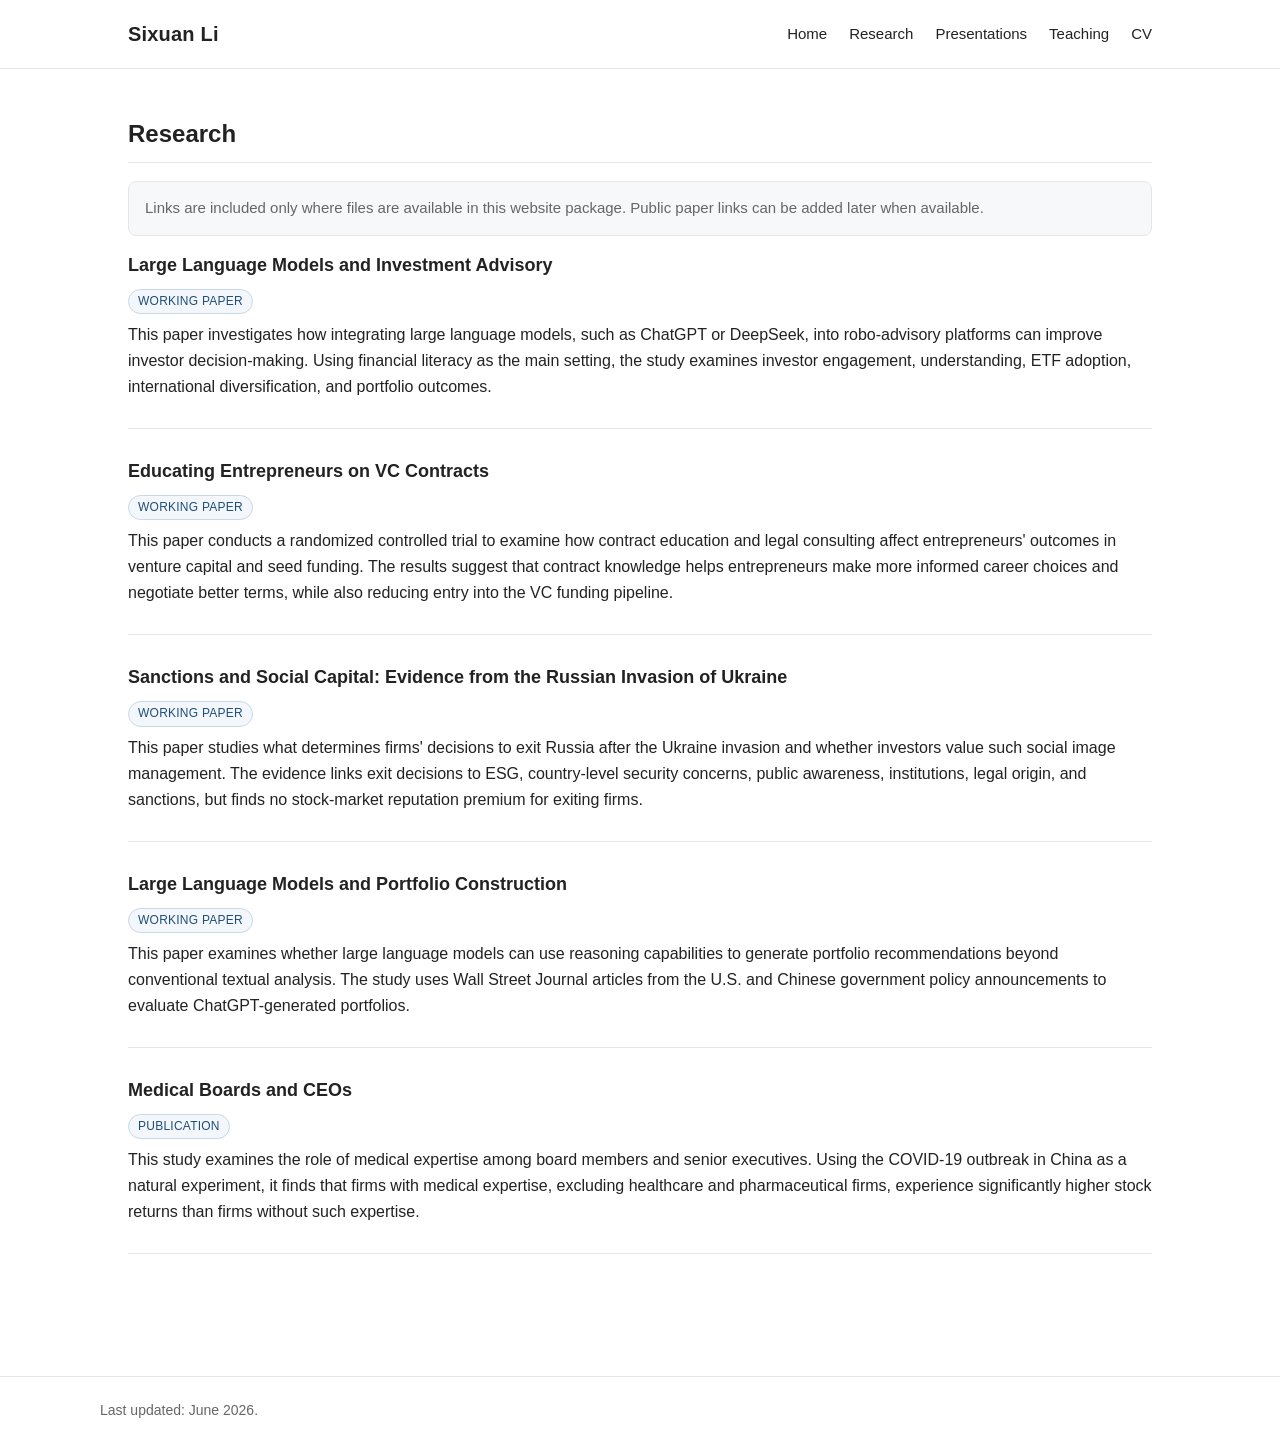
==== research.html @ 771cef79 "Add files via upload" ====
<!DOCTYPE html>
<html lang="en">
<head>
  <meta charset="utf-8">
  <meta name="viewport" content="width=device-width, initial-scale=1">
  <title>Research | Sixuan Li</title>
  <meta name="description" content="Academic homepage of Sixuan Li, Ph.D. Candidate in Finance at The University of Hong Kong.">
  <link rel="stylesheet" href="style.css">
</head>
<body>

<header class="site-header">
  <nav class="nav">
    <a class="brand" href="index.html">Sixuan Li</a>
    <div class="nav-links">
      <a href="index.html">Home</a>
      <a href="research.html">Research</a>
      <a href="presentations.html">Presentations</a>
      <a href="teaching.html">Teaching</a>
      <a href="Sixuan_Li_CV.pdf">CV</a>
    </div>
  </nav>
</header>

<main class="container">

<section class="section">
  <h2>Research</h2>
  <p class="note">
    Links are included only where files are available in this website package. Public paper links can be added later when available.
  </p>

  <article class="paper">
    <p class="paper-title">Large Language Models and Investment Advisory</p>
    <p class="paper-meta"><span class="badge">Working Paper</span></p>
    <p>
      This paper investigates how integrating large language models, such as ChatGPT or DeepSeek,
      into robo-advisory platforms can improve investor decision-making. Using financial literacy as
      the main setting, the study examines investor engagement, understanding, ETF adoption,
      international diversification, and portfolio outcomes.
    </p>
  </article>

  <article class="paper">
    <p class="paper-title">Educating Entrepreneurs on VC Contracts</p>
    <p class="paper-meta"><span class="badge">Working Paper</span></p>
    <p>
      This paper conducts a randomized controlled trial to examine how contract education and legal
      consulting affect entrepreneurs' outcomes in venture capital and seed funding. The results suggest
      that contract knowledge helps entrepreneurs make more informed career choices and negotiate
      better terms, while also reducing entry into the VC funding pipeline.
    </p>
  </article>

  <article class="paper">
    <p class="paper-title">Sanctions and Social Capital: Evidence from the Russian Invasion of Ukraine</p>
    <p class="paper-meta"><span class="badge">Working Paper</span></p>
    <p>
      This paper studies what determines firms' decisions to exit Russia after the Ukraine invasion and
      whether investors value such social image management. The evidence links exit decisions to ESG,
      country-level security concerns, public awareness, institutions, legal origin, and sanctions, but
      finds no stock-market reputation premium for exiting firms.
    </p>
  </article>

  <article class="paper">
    <p class="paper-title">Large Language Models and Portfolio Construction</p>
    <p class="paper-meta"><span class="badge">Working Paper</span></p>
    <p>
      This paper examines whether large language models can use reasoning capabilities to generate
      portfolio recommendations beyond conventional textual analysis. The study uses Wall Street
      Journal articles from the U.S. and Chinese government policy announcements to evaluate
      ChatGPT-generated portfolios.
    </p>
  </article>

  <article class="paper">
    <p class="paper-title">Medical Boards and CEOs</p>
    <p class="paper-meta"><span class="badge">Publication</span></p>
    <p>
      This study examines the role of medical expertise among board members and senior executives.
      Using the COVID-19 outbreak in China as a natural experiment, it finds that firms with medical
      expertise, excluding healthcare and pharmaceutical firms, experience significantly higher stock
      returns than firms without such expertise.
    </p>
  </article>
</section>

</main>

<footer class="footer">
  <div class="footer-inner">
    Last updated: June 2026.
  </div>
</footer>

</body>
</html>
---- style.css ----
:root {
  --text: #222;
  --muted: #666;
  --border: #e6e6e6;
  --accent: #1f4e79;
  --bg: #ffffff;
  --soft: #f7f8fa;
  --max: 1080px;
}

* { box-sizing: border-box; }

body {
  margin: 0;
  font-family: -apple-system, BlinkMacSystemFont, "Segoe UI", Roboto, Helvetica, Arial, "Noto Sans", sans-serif;
  color: var(--text);
  background: var(--bg);
  line-height: 1.62;
  font-size: 16px;
}

a {
  color: var(--accent);
  text-decoration: none;
}

a:hover { text-decoration: underline; }

.site-header {
  border-bottom: 1px solid var(--border);
  background: rgba(255,255,255,0.96);
  position: sticky;
  top: 0;
  z-index: 10;
}

.nav {
  max-width: var(--max);
  margin: 0 auto;
  padding: 18px 28px;
  display: flex;
  justify-content: space-between;
  align-items: center;
}

.brand {
  font-weight: 650;
  font-size: 20px;
  letter-spacing: 0.2px;
  color: var(--text);
}

.nav-links {
  display: flex;
  gap: 22px;
  flex-wrap: wrap;
  font-size: 15px;
}

.nav-links a {
  color: var(--text);
}

.container {
  max-width: var(--max);
  margin: 0 auto;
  padding: 46px 28px 80px;
}

.home-grid {
  display: grid;
  grid-template-columns: 285px 1fr;
  gap: 58px;
  align-items: start;
}

.profile-card {
  position: sticky;
  top: 94px;
}

.avatar {
  width: 220px;
  height: 220px;
  border-radius: 8px;
  background: linear-gradient(135deg, #eef2f6, #dfe7ef);
  border: 1px solid var(--border);
  display: flex;
  align-items: center;
  justify-content: center;
  font-size: 58px;
  font-weight: 650;
  color: var(--accent);
  margin-bottom: 22px;
}

.profile-card h1 {
  font-size: 30px;
  line-height: 1.15;
  margin: 0 0 8px;
}

.profile-title {
  color: var(--muted);
  margin: 0 0 18px;
}

.contact-list {
  display: flex;
  flex-direction: column;
  gap: 6px;
  font-size: 15px;
}

h2 {
  font-size: 24px;
  margin: 0 0 18px;
  padding-bottom: 8px;
  border-bottom: 1px solid var(--border);
}

h3 {
  font-size: 19px;
  margin: 26px 0 8px;
}

.section {
  margin-bottom: 42px;
}

.lead {
  font-size: 18px;
  color: #333;
  margin-top: 0;
}

.muted {
  color: var(--muted);
}

.list-clean {
  padding-left: 20px;
  margin-top: 8px;
}

.edu-item, .paper, .entry {
  padding: 20px 0;
  border-bottom: 1px solid var(--border);
}

.edu-item:first-of-type, .paper:first-of-type, .entry:first-of-type {
  padding-top: 0;
}

.paper-title {
  font-size: 18px;
  font-weight: 650;
  margin: 0 0 4px;
}

.paper-meta {
  color: var(--muted);
  margin: 0 0 10px;
  font-size: 15px;
}

.paper p {
  margin: 8px 0;
}

.badge {
  display: inline-block;
  font-size: 12px;
  letter-spacing: .02em;
  text-transform: uppercase;
  color: var(--accent);
  border: 1px solid #c8d8e6;
  background: #f3f7fb;
  border-radius: 999px;
  padding: 2px 9px;
  margin-right: 6px;
}

.two-col {
  display: grid;
  grid-template-columns: 1fr 1fr;
  gap: 36px;
}

.footer {
  border-top: 1px solid var(--border);
  color: var(--muted);
  font-size: 14px;
  padding: 22px 28px;
}

.footer-inner {
  max-width: var(--max);
  margin: 0 auto;
}

.note {
  background: var(--soft);
  border: 1px solid var(--border);
  border-radius: 8px;
  padding: 14px 16px;
  color: var(--muted);
  font-size: 15px;
}

@media (max-width: 820px) {
  .nav {
    align-items: flex-start;
    gap: 12px;
    flex-direction: column;
  }

  .home-grid, .two-col {
    grid-template-columns: 1fr;
    gap: 26px;
  }

  .profile-card {
    position: static;
  }

  .avatar {
    width: 165px;
    height: 165px;
    font-size: 44px;
  }
}
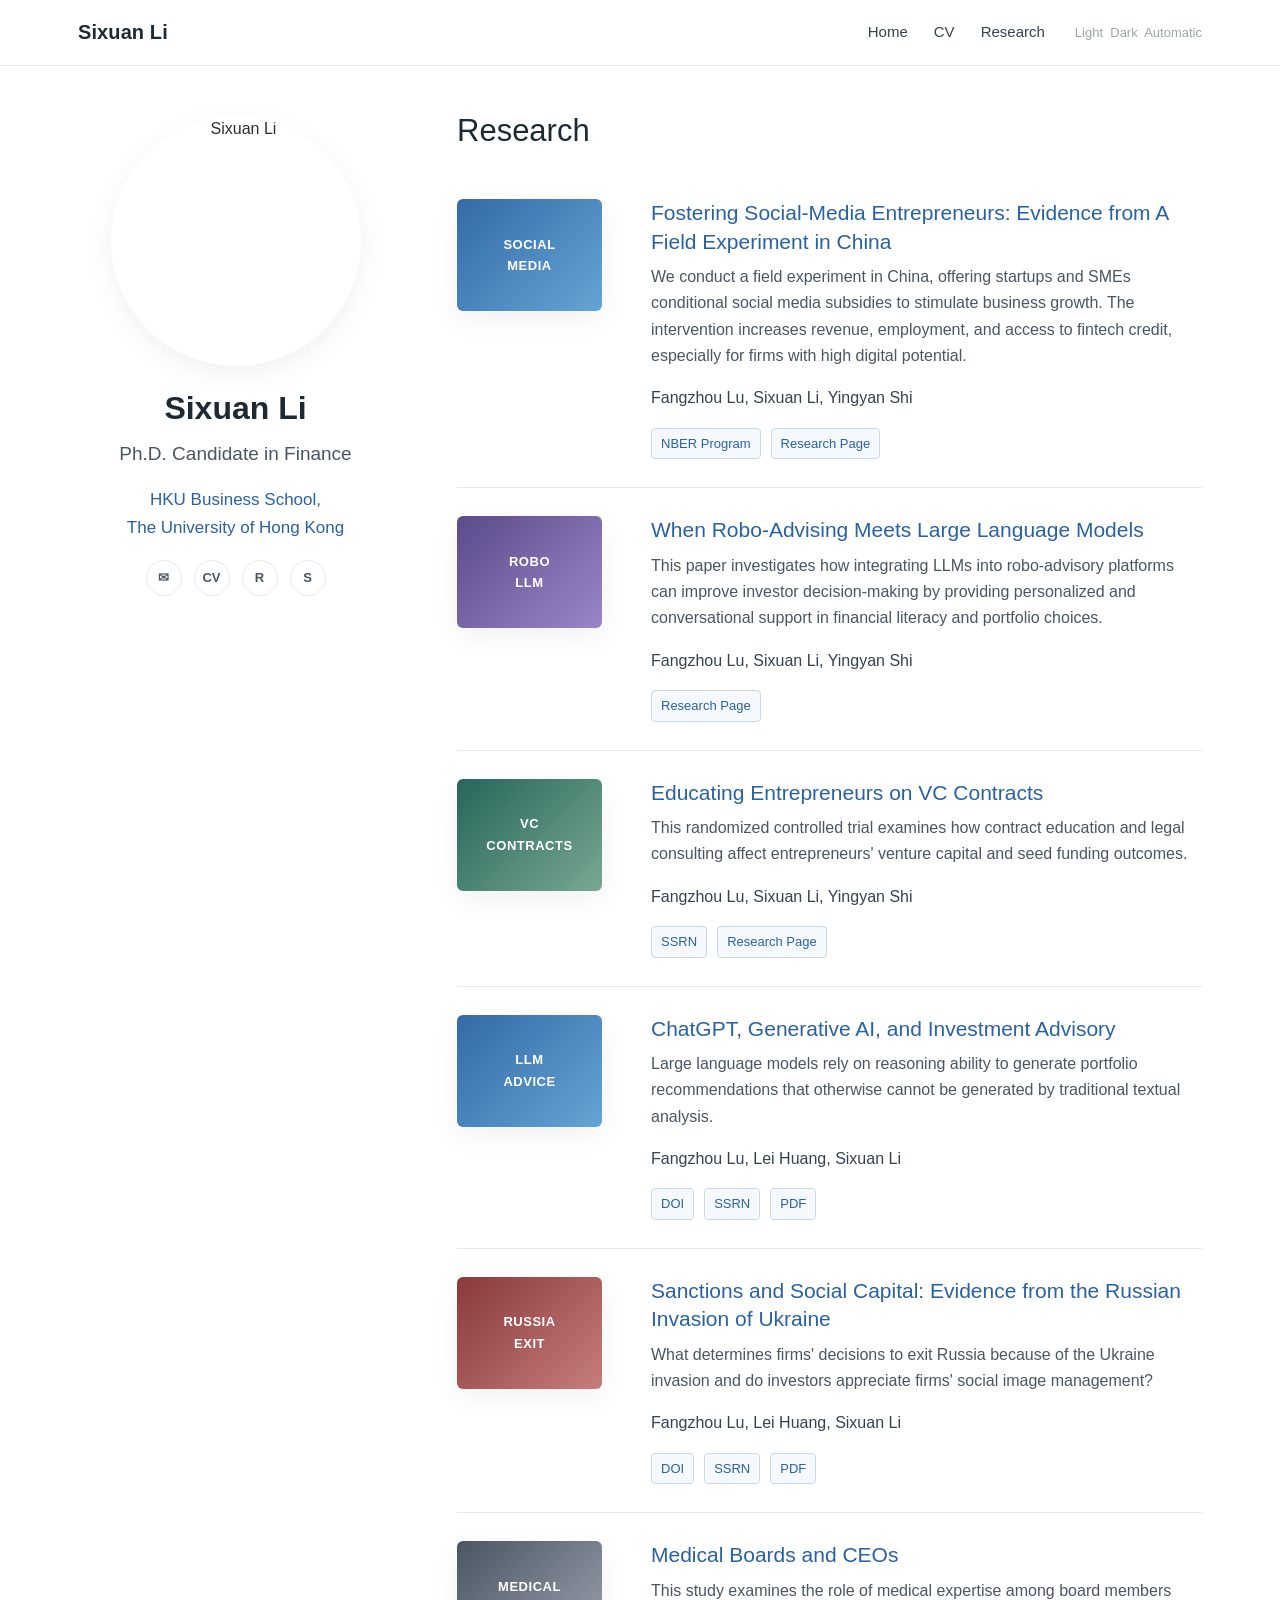
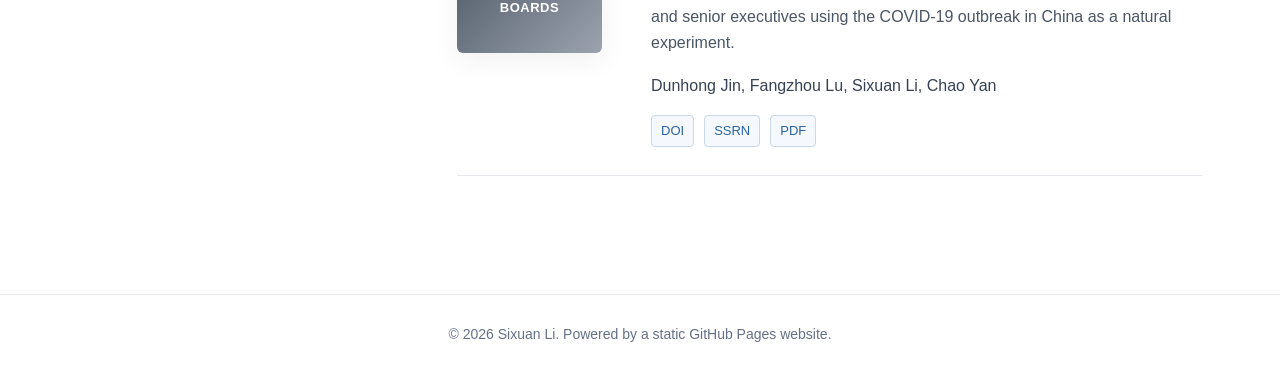
==== commit f31e83d4: "Add files via upload" ====
--- a/research.html
+++ b/research.html
@@ -9,90 +9,106 @@
 </head>
 <body>
 
-<header class="site-header">
+<header class="topbar">
   <nav class="nav">
     <a class="brand" href="index.html">Sixuan Li</a>
-    <div class="nav-links">
+    <div class="navlinks">
       <a href="index.html">Home</a>
+      <a href="uploads/Sixuan_Li_CV.pdf">CV</a>
       <a href="research.html">Research</a>
-      <a href="presentations.html">Presentations</a>
-      <a href="teaching.html">Teaching</a>
-      <a href="Sixuan_Li_CV.pdf">CV</a>
+      <span class="mode">Light&nbsp; Dark&nbsp; Automatic</span>
     </div>
   </nav>
 </header>
 
-<main class="container">
+<main class="page">
 
-<section class="section">
-  <h2>Research</h2>
-  <p class="note">
-    Links are included only where files are available in this website package. Public paper links can be added later when available.
-  </p>
+<div class="hero">
+  
+<aside class="sidebar">
+  <img src="assets/photo.jpg" class="photo" alt="Sixuan Li">
+  <h1 class="name">Sixuan Li</h1>
+  <p class="role">Ph.D. Candidate in Finance</p>
+  <p class="affil"><a href="https://www.hkubs.hku.hk/" target="_blank" rel="noopener">HKU Business School,<br>The University of Hong Kong</a></p>
+  <div class="socials">
+    <a class="icon" href="mailto:sixuan.l2020@gmail.com" title="Email">✉</a>
+    <a class="icon" href="uploads/Sixuan_Li_CV.pdf" title="CV">CV</a>
+    <a class="icon" href="research.html" title="Research">R</a>
+    <a class="icon" href="https://papers.ssrn.com/sol3/papers.cfm?abstract_id=4519182" target="_blank" rel="noopener" title="SSRN">S</a>
+  </div>
+</aside>
 
-  <article class="paper">
-    <p class="paper-title">Large Language Models and Investment Advisory</p>
-    <p class="paper-meta"><span class="badge">Working Paper</span></p>
-    <p>
-      This paper investigates how integrating large language models, such as ChatGPT or DeepSeek,
-      into robo-advisory platforms can improve investor decision-making. Using financial literacy as
-      the main setting, the study examines investor engagement, understanding, ETF adoption,
-      international diversification, and portfolio outcomes.
-    </p>
-  </article>
-
-  <article class="paper">
-    <p class="paper-title">Educating Entrepreneurs on VC Contracts</p>
-    <p class="paper-meta"><span class="badge">Working Paper</span></p>
-    <p>
-      This paper conducts a randomized controlled trial to examine how contract education and legal
-      consulting affect entrepreneurs' outcomes in venture capital and seed funding. The results suggest
-      that contract knowledge helps entrepreneurs make more informed career choices and negotiate
-      better terms, while also reducing entry into the VC funding pipeline.
-    </p>
-  </article>
-
-  <article class="paper">
-    <p class="paper-title">Sanctions and Social Capital: Evidence from the Russian Invasion of Ukraine</p>
-    <p class="paper-meta"><span class="badge">Working Paper</span></p>
-    <p>
-      This paper studies what determines firms' decisions to exit Russia after the Ukraine invasion and
-      whether investors value such social image management. The evidence links exit decisions to ESG,
-      country-level security concerns, public awareness, institutions, legal origin, and sanctions, but
-      finds no stock-market reputation premium for exiting firms.
-    </p>
-  </article>
-
-  <article class="paper">
-    <p class="paper-title">Large Language Models and Portfolio Construction</p>
-    <p class="paper-meta"><span class="badge">Working Paper</span></p>
-    <p>
-      This paper examines whether large language models can use reasoning capabilities to generate
-      portfolio recommendations beyond conventional textual analysis. The study uses Wall Street
-      Journal articles from the U.S. and Chinese government policy announcements to evaluate
-      ChatGPT-generated portfolios.
-    </p>
-  </article>
-
-  <article class="paper">
-    <p class="paper-title">Medical Boards and CEOs</p>
-    <p class="paper-meta"><span class="badge">Publication</span></p>
-    <p>
-      This study examines the role of medical expertise among board members and senior executives.
-      Using the COVID-19 outbreak in China as a natural experiment, it finds that firms with medical
-      expertise, excluding healthcare and pharmaceutical firms, experience significantly higher stock
-      returns than firms without such expertise.
-    </p>
-  </article>
-</section>
+  <section class="content">
+    <div class="block">
+      <h2 class="section-title">Research</h2>
+      
+    <div class="research-layout">
+      <div class="paper-thumb">SOCIAL<br>MEDIA</div>
+      <div>
+        <h3 class="paper-title"><a href="https://www.nber.org/conferences/place-based-policies-and-entrepreneurship-fall-2025" target="_blank" rel="noopener">Fostering Social-Media Entrepreneurs: Evidence from A Field Experiment in China</a></h3>
+        <p class="summary">We conduct a field experiment in China, offering startups and SMEs conditional social media subsidies to stimulate business growth. The intervention increases revenue, employment, and access to fintech credit, especially for firms with high digital potential.</p>
+        <p class="authors">Fangzhou Lu, Sixuan Li, Yingyan Shi</p>
+        <div class="links"><a class="btn" href="https://www.nber.org/conferences/place-based-policies-and-entrepreneurship-fall-2025" target="_blank" rel="noopener">NBER Program</a><a class="btn" href="https://sites.google.com/view/fangzhoulu/research" target="_blank" rel="noopener">Research Page</a></div>
+      </div>
+    </div>
+    
+    <div class="research-layout">
+      <div class="paper-thumb purple">ROBO<br>LLM</div>
+      <div>
+        <h3 class="paper-title"><a href="https://sites.google.com/view/fangzhoulu/research" target="_blank" rel="noopener">When Robo-Advising Meets Large Language Models</a></h3>
+        <p class="summary">This paper investigates how integrating LLMs into robo-advisory platforms can improve investor decision-making by providing personalized and conversational support in financial literacy and portfolio choices.</p>
+        <p class="authors">Fangzhou Lu, Sixuan Li, Yingyan Shi</p>
+        <div class="links"><a class="btn" href="https://sites.google.com/view/fangzhoulu/research" target="_blank" rel="noopener">Research Page</a></div>
+      </div>
+    </div>
+    
+    <div class="research-layout">
+      <div class="paper-thumb green">VC<br>CONTRACTS</div>
+      <div>
+        <h3 class="paper-title"><a href="https://papers.ssrn.com/sol3/papers.cfm?abstract_id=5838502" target="_blank" rel="noopener">Educating Entrepreneurs on VC Contracts</a></h3>
+        <p class="summary">This randomized controlled trial examines how contract education and legal consulting affect entrepreneurs' venture capital and seed funding outcomes.</p>
+        <p class="authors">Fangzhou Lu, Sixuan Li, Yingyan Shi</p>
+        <div class="links"><a class="btn" href="https://papers.ssrn.com/sol3/papers.cfm?abstract_id=5838502" target="_blank" rel="noopener">SSRN</a><a class="btn" href="https://sites.google.com/view/fangzhoulu/research" target="_blank" rel="noopener">Research Page</a></div>
+      </div>
+    </div>
+    
+    <div class="research-layout">
+      <div class="paper-thumb">LLM<br>ADVICE</div>
+      <div>
+        <h3 class="paper-title"><a href="https://dx.doi.org/10.2139/ssrn.4519182" target="_blank" rel="noopener">ChatGPT, Generative AI, and Investment Advisory</a></h3>
+        <p class="summary">Large language models rely on reasoning ability to generate portfolio recommendations that otherwise cannot be generated by traditional textual analysis.</p>
+        <p class="authors">Fangzhou Lu, Lei Huang, Sixuan Li</p>
+        <div class="links"><a class="btn" href="https://dx.doi.org/10.2139/ssrn.4519182" target="_blank" rel="noopener">DOI</a><a class="btn" href="https://papers.ssrn.com/sol3/papers.cfm?abstract_id=4519182" target="_blank" rel="noopener">SSRN</a><a class="btn" href="https://papers.ssrn.com/sol3/papers.cfm?abstract_id=4519182" target="_blank" rel="noopener">PDF</a></div>
+      </div>
+    </div>
+    
+    <div class="research-layout">
+      <div class="paper-thumb red">RUSSIA<br>EXIT</div>
+      <div>
+        <h3 class="paper-title"><a href="https://dx.doi.org/10.2139/ssrn.4108129" target="_blank" rel="noopener">Sanctions and Social Capital: Evidence from the Russian Invasion of Ukraine</a></h3>
+        <p class="summary">What determines firms' decisions to exit Russia because of the Ukraine invasion and do investors appreciate firms' social image management?</p>
+        <p class="authors">Fangzhou Lu, Lei Huang, Sixuan Li</p>
+        <div class="links"><a class="btn" href="https://dx.doi.org/10.2139/ssrn.4108129" target="_blank" rel="noopener">DOI</a><a class="btn" href="https://papers.ssrn.com/sol3/papers.cfm?abstract_id=4108129" target="_blank" rel="noopener">SSRN</a><a class="btn" href="https://papers.ssrn.com/sol3/papers.cfm?abstract_id=4108129" target="_blank" rel="noopener">PDF</a></div>
+      </div>
+    </div>
+    
+    <div class="research-layout">
+      <div class="paper-thumb gray">MEDICAL<br>BOARDS</div>
+      <div>
+        <h3 class="paper-title"><a href="https://dx.doi.org/10.2139/ssrn.3912479" target="_blank" rel="noopener">Medical Boards and CEOs</a></h3>
+        <p class="summary">This study examines the role of medical expertise among board members and senior executives using the COVID-19 outbreak in China as a natural experiment.</p>
+        <p class="authors">Dunhong Jin, Fangzhou Lu, Sixuan Li, Chao Yan</p>
+        <div class="links"><a class="btn" href="https://dx.doi.org/10.2139/ssrn.3912479" target="_blank" rel="noopener">DOI</a><a class="btn" href="https://ssrn.com/abstract=3912479" target="_blank" rel="noopener">SSRN</a><a class="btn" href="https://ssrn.com/abstract=3912479" target="_blank" rel="noopener">PDF</a></div>
+      </div>
+    </div>
+    
+    </div>
+  </section>
+</div>
 
 </main>
-
 <footer class="footer">
-  <div class="footer-inner">
-    Last updated: June 2026.
-  </div>
+  © 2026 Sixuan Li. Powered by a static GitHub Pages website.
 </footer>
-
 </body>
 </html>
--- a/style.css
+++ b/style.css
@@ -1,232 +1,350 @@
 :root {
-  --text: #222;
-  --muted: #666;
-  --border: #e6e6e6;
-  --accent: #1f4e79;
-  --bg: #ffffff;
-  --soft: #f7f8fa;
-  --max: 1080px;
+  --blue: #2962a3;
+  --blue-dark: #1f4d7f;
+  --text: #2b2f33;
+  --muted: #667085;
+  --light: #f7f8fa;
+  --border: #e6e8eb;
+  --card: #ffffff;
+  --heading: #1f2933;
+  --shadow: 0 8px 28px rgba(15, 23, 42, .06);
+  --max: 1180px;
 }
 
 * { box-sizing: border-box; }
+
+html { scroll-behavior: smooth; }
 
 body {
   margin: 0;
-  font-family: -apple-system, BlinkMacSystemFont, "Segoe UI", Roboto, Helvetica, Arial, "Noto Sans", sans-serif;
   color: var(--text);
-  background: var(--bg);
-  line-height: 1.62;
+  background: #fff;
+  font-family: -apple-system, BlinkMacSystemFont, "Segoe UI", Roboto, "Helvetica Neue", Arial, "Noto Sans", sans-serif;
   font-size: 16px;
+  line-height: 1.65;
 }
 
 a {
-  color: var(--accent);
+  color: var(--blue);
   text-decoration: none;
 }
 
-a:hover { text-decoration: underline; }
-
-.site-header {
+a:hover { color: var(--blue-dark); text-decoration: underline; }
+
+.topbar {
+  background: #fff;
   border-bottom: 1px solid var(--border);
-  background: rgba(255,255,255,0.96);
   position: sticky;
   top: 0;
-  z-index: 10;
+  z-index: 100;
 }
 
 .nav {
   max-width: var(--max);
   margin: 0 auto;
-  padding: 18px 28px;
-  display: flex;
+  padding: 16px 28px;
+  display: flex;
+  align-items: center;
   justify-content: space-between;
-  align-items: center;
 }
 
 .brand {
-  font-weight: 650;
+  color: var(--heading);
+  font-weight: 600;
   font-size: 20px;
-  letter-spacing: 0.2px;
-  color: var(--text);
-}
-
-.nav-links {
-  display: flex;
-  gap: 22px;
-  flex-wrap: wrap;
+  letter-spacing: .1px;
+}
+
+.navlinks {
+  display: flex;
+  gap: 26px;
+  align-items: center;
   font-size: 15px;
 }
 
-.nav-links a {
-  color: var(--text);
-}
-
-.container {
+.navlinks a {
+  color: #374151;
+}
+
+.mode {
+  color: #9ca3af;
+  font-size: 13px;
+  margin-left: 4px;
+}
+
+.page {
   max-width: var(--max);
   margin: 0 auto;
-  padding: 46px 28px 80px;
-}
-
-.home-grid {
-  display: grid;
-  grid-template-columns: 285px 1fr;
-  gap: 58px;
+  padding: 46px 28px 72px;
+}
+
+.hero {
+  display: grid;
+  grid-template-columns: 315px minmax(0, 1fr);
+  gap: 64px;
   align-items: start;
 }
 
-.profile-card {
-  position: sticky;
-  top: 94px;
-}
-
-.avatar {
-  width: 220px;
-  height: 220px;
-  border-radius: 8px;
-  background: linear-gradient(135deg, #eef2f6, #dfe7ef);
+.sidebar {
+  text-align: center;
+  padding-top: 4px;
+}
+
+.photo {
+  width: 250px;
+  height: 250px;
+  object-fit: cover;
+  border-radius: 50%;
+  box-shadow: var(--shadow);
+  display: block;
+  margin: 0 auto 24px;
+}
+
+.name {
+  font-size: 32px;
+  line-height: 1.18;
+  margin: 0 0 10px;
+  color: var(--heading);
+  font-weight: 600;
+}
+
+.role {
+  font-size: 19px;
+  color: #4b5563;
+  margin: 0 0 8px;
+  font-weight: 400;
+}
+
+.affil {
+  color: var(--blue);
+  font-size: 17px;
+  margin-bottom: 18px;
+}
+
+.socials {
+  display: flex;
+  justify-content: center;
+  gap: 12px;
+  margin-top: 18px;
+  flex-wrap: wrap;
+}
+
+.icon {
+  width: 36px;
+  height: 36px;
+  border-radius: 50%;
   border: 1px solid var(--border);
-  display: flex;
+  display: inline-flex;
   align-items: center;
   justify-content: center;
-  font-size: 58px;
+  color: #4b5563;
+  background: #fff;
+  font-size: 13px;
+  font-weight: 600;
+}
+
+.icon:hover {
+  text-decoration: none;
+  box-shadow: var(--shadow);
+}
+
+h1.section-title, h2.section-title {
+  font-size: 31px;
+  line-height: 1.2;
+  color: var(--heading);
+  font-weight: 500;
+  margin: 0 0 22px;
+}
+
+h3 {
+  color: var(--heading);
+  margin: 22px 0 10px;
+  font-size: 18px;
+}
+
+.content p {
+  margin: 0 0 16px;
+}
+
+.lead {
+  font-size: 17px;
+  color: #374151;
+}
+
+.grid-2 {
+  display: grid;
+  grid-template-columns: 1fr 1fr;
+  gap: 34px;
+  margin-top: 26px;
+}
+
+ul.clean {
+  padding-left: 20px;
+  margin: 8px 0 0;
+}
+
+.edu-list {
+  display: grid;
+  gap: 16px;
+}
+
+.edu-item {
+  display: grid;
+  grid-template-columns: 28px 1fr;
+  gap: 10px;
+}
+
+.edu-dot {
+  width: 16px;
+  height: 16px;
+  margin-top: 7px;
+  border-radius: 50%;
+  border: 3px solid var(--blue);
+}
+
+.edu-title {
+  font-weight: 600;
+  color: var(--heading);
+}
+
+.edu-place {
+  color: var(--muted);
+}
+
+.block {
+  padding: 46px 0;
+  border-top: 1px solid var(--border);
+}
+
+.block:first-child { border-top: 0; padding-top: 0; }
+
+.research-layout {
+  display: grid;
+  grid-template-columns: 160px 1fr;
+  gap: 34px;
+  align-items: start;
+  padding: 28px 0;
+  border-bottom: 1px solid var(--border);
+}
+
+.paper-thumb {
+  width: 145px;
+  height: 112px;
+  border-radius: 6px;
+  background:
+    linear-gradient(135deg, rgba(41,98,163,.95), rgba(92,160,210,.95)),
+    radial-gradient(circle at 30% 25%, rgba(255,255,255,.35), transparent 26%);
+  box-shadow: var(--shadow);
+  display: flex;
+  align-items: center;
+  justify-content: center;
+  color: white;
   font-weight: 650;
-  color: var(--accent);
-  margin-bottom: 22px;
-}
-
-.profile-card h1 {
-  font-size: 30px;
-  line-height: 1.15;
+  letter-spacing: .04em;
+  text-align: center;
+  padding: 12px;
+  font-size: 13px;
+}
+
+.paper-thumb.gray { background: linear-gradient(135deg, #4b5563, #9ca3af); }
+.paper-thumb.green { background: linear-gradient(135deg, #26665a, #78a892); }
+.paper-thumb.purple { background: linear-gradient(135deg, #5b4b8a, #9b86c7); }
+.paper-thumb.red { background: linear-gradient(135deg, #8a3a3a, #c77d7d); }
+
+.paper-title {
+  font-size: 21px;
+  line-height: 1.35;
+  color: var(--blue);
   margin: 0 0 8px;
-}
-
-.profile-title {
-  color: var(--muted);
-  margin: 0 0 18px;
-}
-
-.contact-list {
-  display: flex;
-  flex-direction: column;
+  font-weight: 500;
+}
+
+.summary {
+  color: #4b5563;
+  margin-bottom: 10px;
+}
+
+.authors {
+  color: #374151;
+  margin: 8px 0 12px;
+}
+
+.links {
+  display: flex;
+  gap: 10px;
+  flex-wrap: wrap;
+}
+
+.btn {
+  display: inline-flex;
+  align-items: center;
   gap: 6px;
-  font-size: 15px;
-}
-
-h2 {
-  font-size: 24px;
-  margin: 0 0 18px;
-  padding-bottom: 8px;
-  border-bottom: 1px solid var(--border);
-}
-
-h3 {
-  font-size: 19px;
-  margin: 26px 0 8px;
-}
-
-.section {
-  margin-bottom: 42px;
-}
-
-.lead {
-  font-size: 18px;
-  color: #333;
-  margin-top: 0;
-}
-
-.muted {
-  color: var(--muted);
-}
-
-.list-clean {
-  padding-left: 20px;
-  margin-top: 8px;
-}
-
-.edu-item, .paper, .entry {
-  padding: 20px 0;
-  border-bottom: 1px solid var(--border);
-}
-
-.edu-item:first-of-type, .paper:first-of-type, .entry:first-of-type {
-  padding-top: 0;
-}
-
-.paper-title {
-  font-size: 18px;
-  font-weight: 650;
-  margin: 0 0 4px;
-}
-
-.paper-meta {
-  color: var(--muted);
-  margin: 0 0 10px;
-  font-size: 15px;
-}
-
-.paper p {
-  margin: 8px 0;
-}
-
-.badge {
-  display: inline-block;
-  font-size: 12px;
-  letter-spacing: .02em;
-  text-transform: uppercase;
-  color: var(--accent);
-  border: 1px solid #c8d8e6;
-  background: #f3f7fb;
-  border-radius: 999px;
-  padding: 2px 9px;
-  margin-right: 6px;
-}
-
-.two-col {
-  display: grid;
-  grid-template-columns: 1fr 1fr;
-  gap: 36px;
+  border-radius: 4px;
+  border: 1px solid #c9d7e7;
+  background: #f5f9fd;
+  color: var(--blue);
+  padding: 4px 9px;
+  font-size: 13px;
+  font-weight: 500;
+}
+
+.btn:hover {
+  background: #eaf2fa;
+  text-decoration: none;
+}
+
+.btn.disabled {
+  color: #8b95a1;
+  border-color: #e2e6ea;
+  background: #f7f8fa;
+  cursor: default;
+}
+
+.cv-card {
+  background: var(--light);
+  border: 1px solid var(--border);
+  border-radius: 10px;
+  padding: 24px;
+}
+
+.skill-row {
+  margin-bottom: 18px;
+}
+
+.skill-top {
+  display: flex;
+  justify-content: space-between;
+  margin-bottom: 6px;
+}
+
+.bar {
+  height: 8px;
+  background: #e5e7eb;
+  border-radius: 99px;
+  overflow: hidden;
+}
+
+.fill {
+  height: 100%;
+  width: 100%;
+  background: var(--blue);
 }
 
 .footer {
   border-top: 1px solid var(--border);
   color: var(--muted);
+  padding: 28px;
   font-size: 14px;
-  padding: 22px 28px;
-}
-
-.footer-inner {
-  max-width: var(--max);
-  margin: 0 auto;
-}
-
-.note {
-  background: var(--soft);
-  border: 1px solid var(--border);
-  border-radius: 8px;
-  padding: 14px 16px;
-  color: var(--muted);
-  font-size: 15px;
-}
-
-@media (max-width: 820px) {
-  .nav {
-    align-items: flex-start;
-    gap: 12px;
-    flex-direction: column;
-  }
-
-  .home-grid, .two-col {
-    grid-template-columns: 1fr;
-    gap: 26px;
-  }
-
-  .profile-card {
-    position: static;
-  }
-
-  .avatar {
-    width: 165px;
-    height: 165px;
-    font-size: 44px;
-  }
-}
+  text-align: center;
+}
+
+@media (max-width: 850px) {
+  .nav { align-items: flex-start; flex-direction: column; gap: 12px; }
+  .navlinks { gap: 16px; flex-wrap: wrap; }
+  .hero { grid-template-columns: 1fr; gap: 34px; }
+  .sidebar { text-align: left; }
+  .photo { margin-left: 0; }
+  .socials { justify-content: flex-start; }
+  .grid-2, .research-layout { grid-template-columns: 1fr; }
+  .paper-thumb { width: 100%; height: 110px; }
+}
